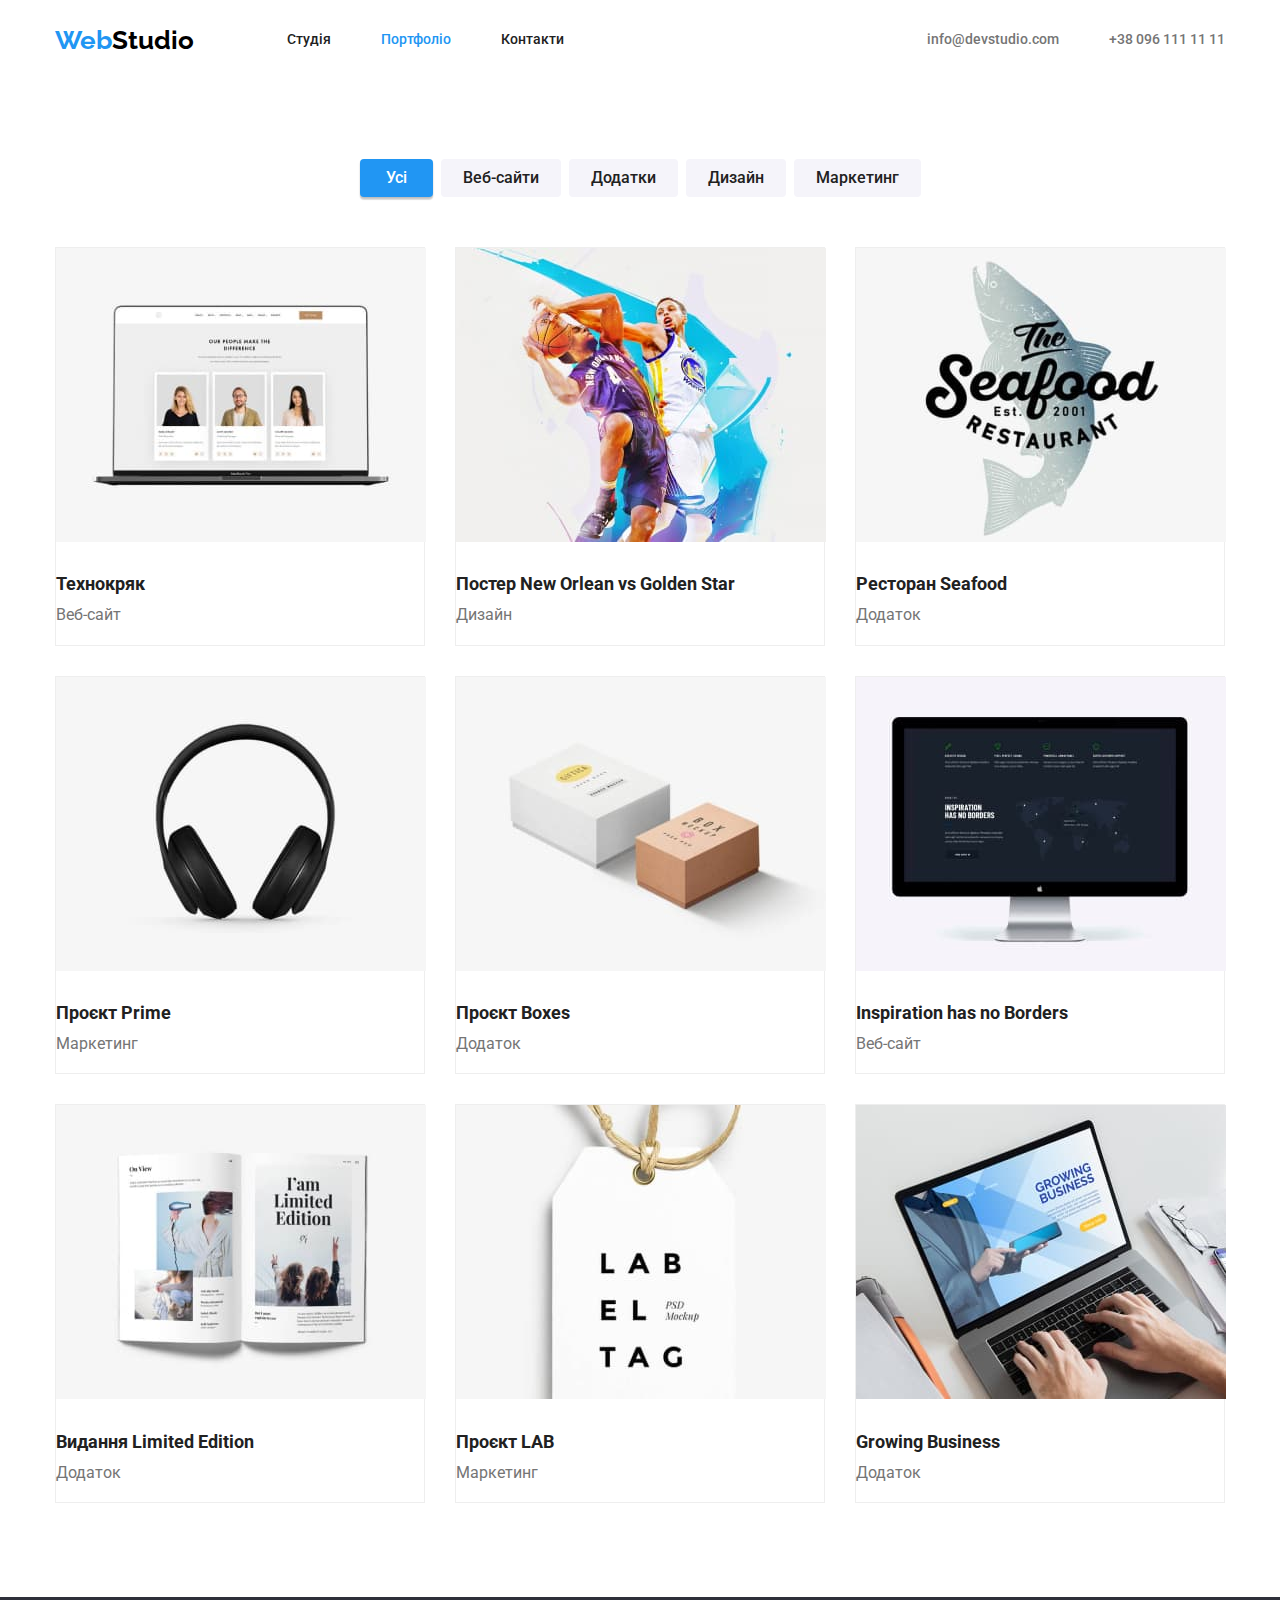
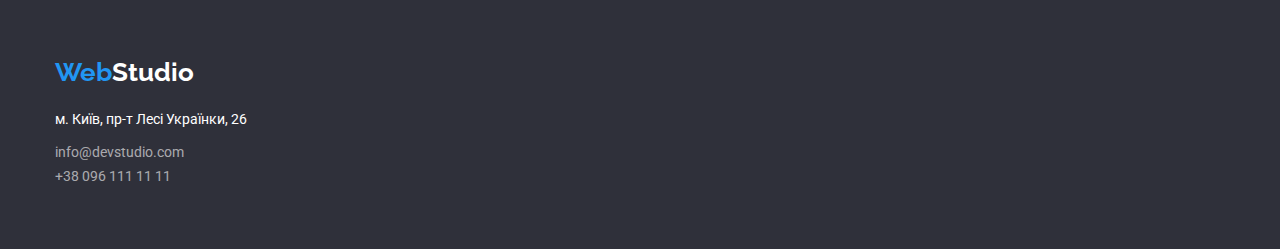
==== portfolio.html @ 4d45c973 "start work" ====
<!DOCTYPE html>
<html lang="uk">

<head>
  <meta charset="UTF-8">
  <meta http-equiv="X-UA-Compatible" content="IE=edge">
  <meta name="viewport" content="width=device-width, initial-scale=1.0">
  <!-- <link rel="preconnect" href="https://fonts.googleapis.com">
  <link rel="preconnect" href="https://fonts.gstatic.com" crossorigin> -->
  <link href="https://fonts.googleapis.com/css2?family=Raleway:wght@700&family=Roboto:wght@400;500;700;900&display=swap"
    rel="stylesheet">
  <link rel="stylesheet" href="https://cdnjs.cloudflare.com/ajax/libs/modern-normalize/1.1.0/modern-normalize.min.css">
  <title>WebStudio Портфоліо</title>
  <link rel="stylesheet" href="./css/styles.css">
</head>

<body>
  <!-- шапка сайта с навигацией -->
  <header class="page-header">
    <div class="container inner">
      <nav class="main-nav">
        <a href="./index.html" class="logo link">
          <p lang="en"><span>Web</span>Studio</p>
        </a>
        <ul class="site-nav list">
          <li class="item"><a href="./index.html" class="link">
              Студія</a></li>
          <li class="item"><a href="./portfolio.html" class="link current">Портфоліо</a></li>
          <li class="item"> <a href="" class="link">Контакти</a></li>
        </ul>
      </nav>

      <ul class="address-nav list">
        <li class="item"><a href="mailto:info@devstudio.com" class="link">info@devstudio.com</a></li>
        <li class="item"><a href="tel:+380961111111" class="link">+38 096 111 11 11</a></li>
      </ul>
    </div>
  </header>
  <main>
    <section>
      <div class="container portfolio-box">
        <ul class="section-filtr list">
          <!-- уточнить secondary на каждую кнопку -->
          <li class="item"><button class="btn primary" type="button">Усі</button></li>
          <li class="item"><button class="btn secondary" type="button">Веб-сайти</button></li>
          <li class="item"><button class="btn secondary" type="button">Додатки</button></li>
          <li class="item"><button class="btn secondary" type="button">Дизайн</button></li>
          <li class="item"><button class="btn secondary" type="button">Маркетинг</button></li>
        </ul>
        <!-- загловок скрыть -->
        <h1 class="section-portfolio hide">портфолио</h1>
        <ul class="portfolio-list list">
          <li class="portfolio-item">
            <a class="link" href="">
              <img src="./images/site121.jpg" alt="Технокряк" width="370">
              <div class="wrapper">
                <h2 class="title">Технокряк</h2>
                <p>Веб-сайт</p>
              </div>
            </a>
          </li>
          <li class="portfolio-item">
            <a class="link" href="">
              <img src="./images/post122.jpg" alt="Постер New Orlean vs Golden Star" width="370">
              <div class="wrapper">
                <h2 class="title">Постер <span lang="en">New Orlean vs Golden Star</span></h2>
                <p>Дизайн</p>
              </div>
            </a>
          </li>
          <li class="portfolio-item">
            <a class="link" href="">
              <img src="./images/rest123.jpg" alt="Ресторан Seafood" width="370">
              <div class="wrapper">
                <h2 class="title">Ресторан <span lang="en">Seafood</span></h2>
                <p>Додаток</p>
              </div>
            </a>
          </li>
          <li class="portfolio-item">
            <a class="link" href="">
              <img src="./images/proge124.jpg" alt="Проєкт Prime" width="370">
              <div class="wrapper">
                <h2 class="title">Проєкт <span lang="en">Prime</span></h2>
                <p>Маркетинг</p>
              </div>
            </a>
          </li>
          <li class="portfolio-item">
            <a class="link" href="">
              <img src="./images/proge225.jpg" alt="Проєкт Boxes" width="370">
              <div class="wrapper">
                <h2 class="title">Проєкт <span lang="en">Boxes</span></h2>
                <p>Додаток</p>
              </div>
            </a>
          </li>
          <li class="portfolio-item">
            <a class="link" href="">
              <img src="./images/site226.jpg" alt="Inspiration has no Borders" width="370">
              <div class="wrapper">
                <h2 class="title"><span lang="en">Inspiration has no Borders</span></h2>
                <p>Веб-сайт</p>
              </div>
            </a>
          </li>
          <li class="portfolio-item">
            <a class="link" href="">
              <img src="./images/book127.jpg" alt="Видання Limited Edition" width="370">
              <div class="wrapper">
                <h2 class="title">Видання <span lang="en">Limited Edition</span></h2>
                <p>Додаток</p>
              </div>
            </a>
          </li>
          <li class="portfolio-item">
            <a class="link" href="">
              <img src="./images/proge328.jpg" alt="роєкт LAB" width="370">
              <div class="wrapper">
                <h2 class="title">Проєкт <span lang="en">LAB</span></h2>
                <p>Маркетинг</p>
              </div>
            </a>
          </li>
          <li class="portfolio-item">
            <a class="link" href="">
              <img src="./images/app129.jpg" alt="Growing Business" width="370">
              <div class="wrapper">
                <h2 class="title"><span lang="en">Growing Business</span></h2>
                <p>Додаток</p>
              </div>
            </a>
          </li>
        </ul>
      </div>
    </section>
  </main>


  <!-- футер -->
  <footer class="footer">
    <!-- <section> -->
    <div class="container">
      <a href="./index.html" class="footer-logo link"><span>Web</span>Studio</a>
      <address class="address-list">
        <p>м. Київ, пр-т Лесі Українки, 26</p>
        <ul class="footer-list list">
          <li><a href="mailto:info@devstudio.com" class="link">info@devstudio.com</a></li>
          <li><a href="tel:+380961111111" class="link">+38 096 111 11 11</a></li>
        </ul>
      </address>
    </div>
    <!-- </section> -->
  </footer>
</body>

</html>
---- css/styles.css ----
:root {
  --primary-text-color: #757575;
  --title-text-color: #212121;
  --accent-color: #2196f3;
  --white-color: #ffffff;
  --color-bg-footer: #2f303a;
  --color-about: #f5f4fa;
  --text-link-footer: rgba(255, 255, 255, 0.6);
  --text-logo-header: #000000;
  --color-box-shadow: 0px 4px 4px rgba(0, 0, 0, 0.15);
  --portfolio-card-borded: #eeeeee;
}

body {
  background-color: var(--white-color);
  color: var(--primary-text-color);
  font-family: "Roboto", sans-serif;
}

.link {
  text-decoration: none;
  color: inherit;
}

.list {
  list-style: none;
  padding: 0;
  margin: 0;
}
/* цвет основного текста #757575 */
/* вторичный цвет текста #212121 */
/* синий цвет #2196F3 */
/* цвет телефона и email футере rgba(255, 255, 255, 0.6); */
/* белый цвет #ffffff */
/* цвет лого в header #000000 */
/* цвет футера и мейн #2F303A; */
/* цвет секции о нас  #F5F4FA */

/* шапка сайта с навигацией  */
/* логотип */
/* .page-header{
  background-color: rgb(186, 208, 186);
} */
.container {
  margin-left: auto;
  margin-right: auto;
  width: 1200px;
  /* outline: 3px solid red; */
  padding-left: 15px;
  padding-right: 15px;
}
.logo {
  /* display: inline-block; */
  color: var(--text-logo-header);
  font-family: "Raleway", sans-serif;
  font-weight: 700;
  font-size: 26px;
  line-height: 1.19;
  /* background-color: green; */
}

.logo > p {
  margin: 0;
  padding: 0;
}
.logo span {
  color: var(--accent-color);
}

/* блок навигации */

.main-nav {
  display: flex;
  align-items: center;
}
.site-nav {
  display: flex;
  align-items: center;
  margin-left: 93px;
}
.site-nav .item + .item {
  margin-left: 50px;
}
/* .site-nav .item:not(:last-child){
  margin-right: 50px;

  background-color: green;
} */
.site-nav .link {
  display: block;
  color: var(--title-text-color);
  font-weight: 500;
  font-size: 14px;
  line-height: 1.14;
  padding: 32px 0 32px;
}

.site-nav .link:hover,
.site-nav .link:focus {
  color: var(--accent-color);
}

.site-nav .link.current {
  color: var(--accent-color);
}

/* блок адреса и телефона */
/* .address-nav{
  background-color: cyan;
} */

.address-nav {
  display: flex;
  align-items: center;
  margin-left: auto;
}
.address-nav .link {
  display: block;
  color: var(--primary-text-color);
  font-weight: 500;
  font-size: 14px;
  line-height: 1.14;
  padding: 32px 0 32px;
}

.address-nav .link:hover,
.address-nav .link:focus {
  color: var(--accent-color);
}

.address-nav .item + .item {
  margin-left: 50px;
}

.inner {
  display: flex;
  align-items: center;
}
/* блок майн */
/* блок секция */
/* Deskription */
.deskription {
  background-color: var(--color-bg-footer);
  text-align: center;
  margin-bottom: 94px;
}

.deskription-title {
  margin: 0;
  color: var(--white-color);
  background-color: var(--color-bg-footer);
  font-weight: 900;
  font-size: 44px;
  line-height: 1.36;
  text-align: center;
  letter-spacing: 0.06em;
  text-transform: uppercase;
}
/* button */
.deskription-button {
  display: inline-block;
  margin-top: 30px;
  min-width: 215px;
  box-shadow: var(--color-box-shadow);
  border-radius: 4px;
  padding: 10px 32px;

  color: var(--white-color);
  background-color: var(--accent-color);
  font-weight: 700;
  font-size: 16px;
  line-height: 1.88;
  cursor: pointer;
  text-align: center;
}

/* цвет заголовков всех секций */
.section-title {
  color: var(--title-text-color);
  font-weight: 700;
  font-size: 36px;
  line-height: 1.16;
  text-align: center;
  margin: 0 0 50px;
  padding: 0;
}

.hide {
  display: none;
}

/* feature */
.section {
  padding-bottom: 94px;
}

.feature-list p {
  margin: 0;
  padding: 0;
}

.feature-list {
  display: flex;
  margin: 0;
  padding: 0;
  color: var(--primary-text-color);
  font-weight: 400;
  font-size: 14px;
  line-height: 1.71;
}
.feature-list .item + .item {
  margin-left: 30px;
}
.feature-list .title {
  margin: 0 0 10px;
  color: var(--title-text-color);
  font-weight: 700;
  font-size: 14px;
  line-height: 1.14;
  text-transform: uppercase;
}
/* work */
.work {
  display: flex;
}
.work .item + .item {
  margin-left: 30px;
}
/* about */
.about {
  background-color: var(--color-about);
}

.about-list {
  display: flex;
  color: var(--primary-text-color);
  font-weight: 400;
  font-size: 16px;
  line-height: 1.18;
  text-align: center;
}

.about-list .title {
  color: var(--title-text-color);
  font-weight: 500;
  font-size: 16px;
  line-height: 1.18;
  text-align: center;
  margin: 30px 0 0 0;
}
.about-list .item {
  box-shadow: 0px 1px 3px rgba(0, 0, 0, 0.12), 0px 1px 1px rgba(0, 0, 0, 0.14),
    0px 2px 1px rgba(0, 0, 0, 0.2);
  border-radius: 0px 0px 4px 4px;
}
.about-list p {
  margin: 10px 0 30px 0;
}

.about-list .item + .item {
  margin-left: 30px;
}
/* footer */
.footer {
  background-color: var(--color-bg-footer);
}

.footer-logo {
  display: inline-block;
  color: var(--white-color);
  font-family: "Raleway", sans-serif;
  font-weight: 700;
  font-size: 26px;
  line-height: 1.19;
  margin-top: 60px;
}

.footer-logo span {
  color: var(--accent-color);
}

.address-list {
  color: var(--white-color);
  font-weight: 400;
  font-size: 14px;
  line-height: 1.71;
  font-style: normal;
  margin-top: 20px;
}
.address-list p {
  margin: 9px 0 0 0;
}

.address-list .link {
  display: inline-block;
  color: var(--text-link-footer);
}

.footer-list {
  margin: 9px 0 0 0;
  padding-bottom: 60px;

  font-weight: 400;
  font-size: 14px;
  line-height: 1.71;
  font-style: normal;
}
.footer-list .link:hover,
.footer-list .link:focus {
  color: var(--accent-color);
}

/* PORTFOLIO */
.portfolio-box {
  padding-top: 79px;
  padding-bottom: 94px;
}
.section-filtr {
  display: flex;
  align-items: center;
  justify-content: center;
  margin-bottom: 50px;
}
.btn {
  display: inline-block;
  color: var(--title-text-color);
  background-color: var(--color-about);
  font-weight: 500;
  font-size: 16px;
  line-height: 1.62;
  text-align: center;
  cursor: pointer;
  min-width: 73px;
  padding: 6px 22px;

  border-radius: 4px;
  border: transparent;
}

.btn.primary {
  color: var(--white-color);
  background-color: var(--accent-color);
  box-shadow: 0px 3px 1px rgba(0, 0, 0, 0.1), 0px 1px 2px rgba(0, 0, 0, 0.08),
    0px 2px 2px rgba(0, 0, 0, 0.12);
}

.btn.secondary {
  color: var(--title-text-color);
  background-color: var(--color-about);
}
.section-filtr .btn:hover,
.section-filtr .btn:focus {
  color: var(--white-color);
  background-color: var(--accent-color);
  box-shadow: 0px 3px 1px rgba(0, 0, 0, 0.1), 0px 1px 2px rgba(0, 0, 0, 0.08),
    0px 2px 2px rgba(0, 0, 0, 0.12);
}

.section-filtr .item + .item {
  margin-left: 8px;
}
/* стили карточек */
.portfolio-list {
  display: flex;
  flex-wrap: wrap;

  /* justify-content: space-between; */
}
.portfolio-list .wrapper {
  font-size: 16px;
}
.portfolio-list .title {
  color: var(--title-text-color);
  font-weight: 700;
  font-size: 18px;
  line-height: 2;
  margin: 20px 0 0 0;
}
.portfolio-list p {
  margin: 4px 0 20px 0;
}
.portfolio-item {
  width: 370px;
  margin-right: 30px;
  margin-bottom: 30px;

  border: 1px solid var(--portfolio-card-borded);
}
.portfolio-item:nth-child(3n) {
  margin-right: 0;
}

.portfolio-item:nth-last-child(-n + 3) {
  margin-bottom: 0;
}
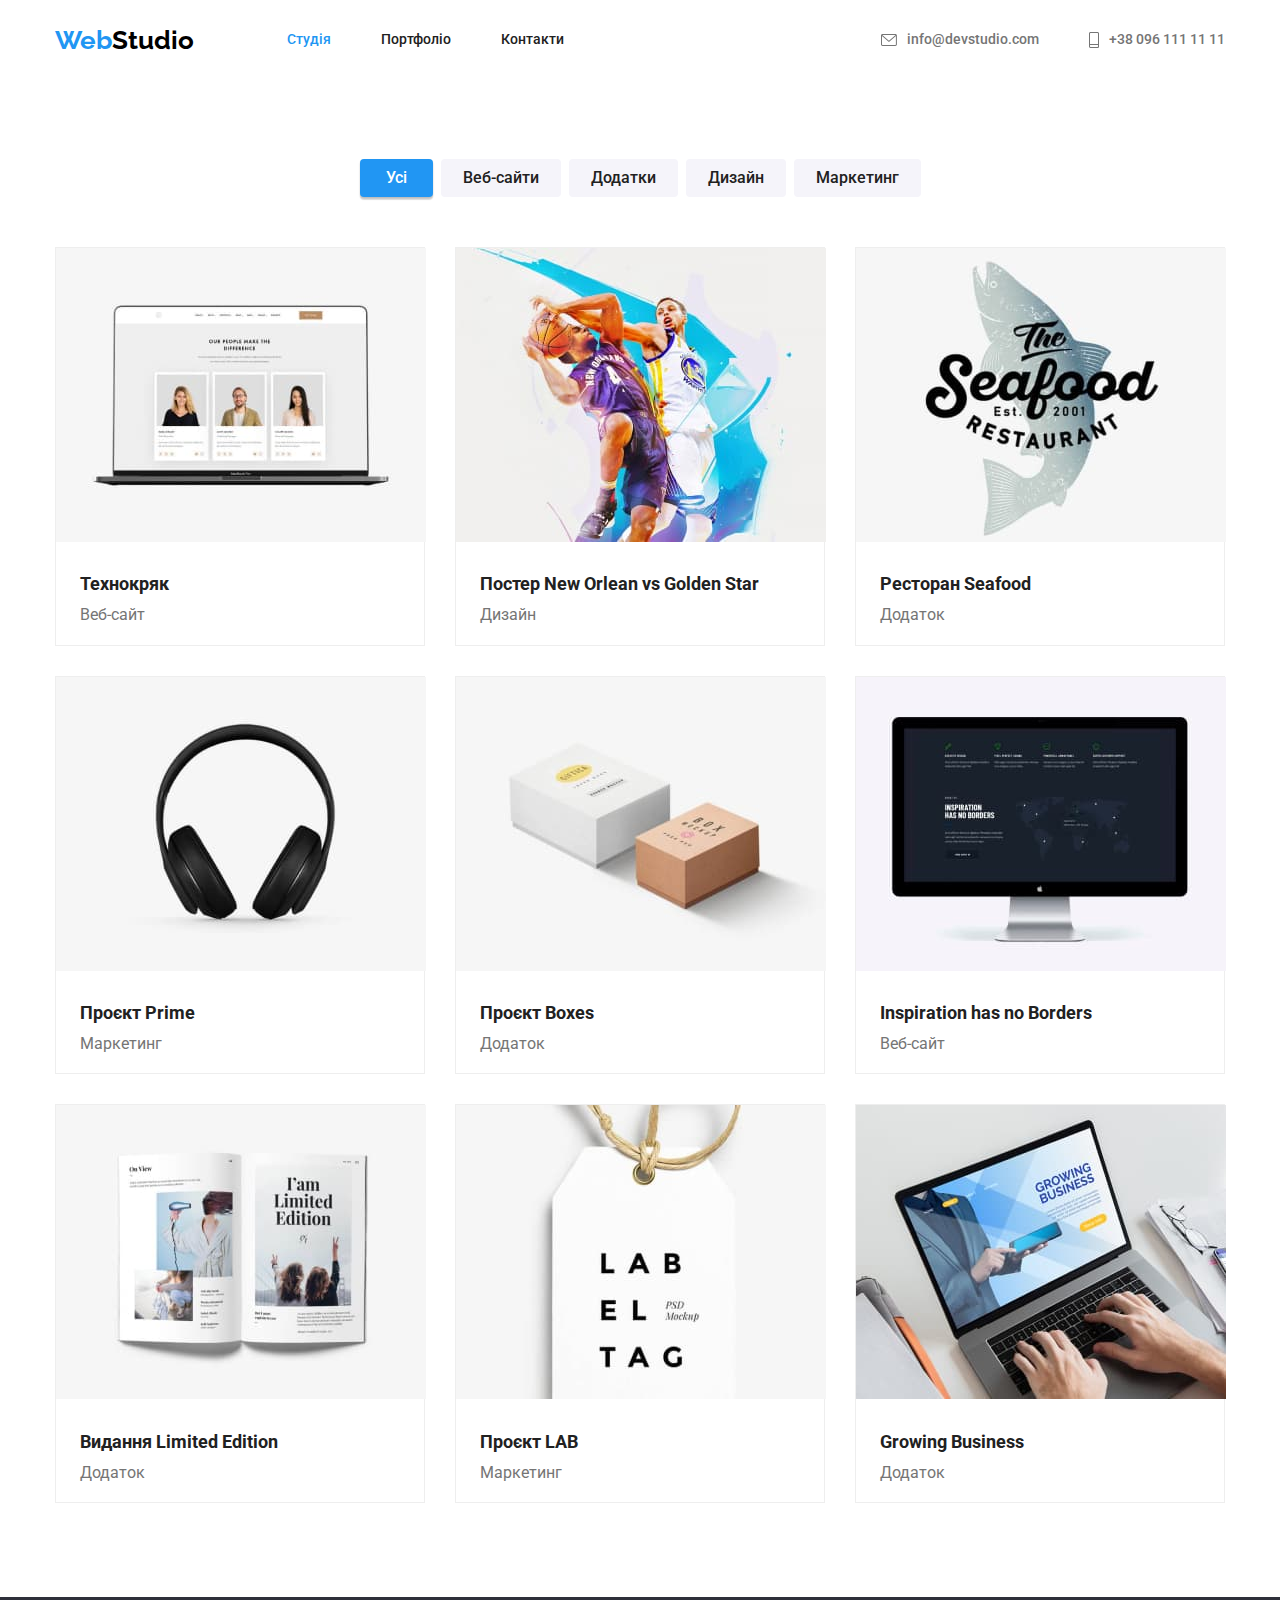
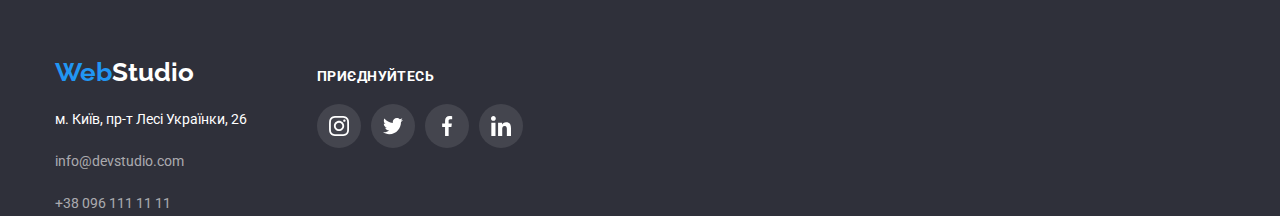
==== commit c3a20af4: "finish homework 4" ====
--- a/portfolio.html
+++ b/portfolio.html
@@ -23,16 +23,28 @@
           <p lang="en"><span>Web</span>Studio</p>
         </a>
         <ul class="site-nav list">
-          <li class="item"><a href="./index.html" class="link">
+          <li class="item"><a href="./index.html" class="link current">
               Студія</a></li>
-          <li class="item"><a href="./portfolio.html" class="link current">Портфоліо</a></li>
+          <li class="item"><a href="./portfolio.html" class="link">Портфоліо</a></li>
           <li class="item"> <a href="" class="link">Контакти</a></li>
         </ul>
       </nav>
 
       <ul class="address-nav list">
-        <li class="item"><a href="mailto:info@devstudio.com" class="link">info@devstudio.com</a></li>
-        <li class="item"><a href="tel:+380961111111" class="link">+38 096 111 11 11</a></li>
+        <li class="item">
+          <a href="mailto:info@devstudio.com" class="link">
+            <svg class="mail">
+              <use href="./images/sprite.svg#mail"></use>
+            </svg>
+            info@devstudio.com</a>
+        </li>
+        <li class="item">
+          <a href="tel:+380961111111" class="link">
+            <svg class="phone">
+              <use href="./images/sprite.svg#phone"></use>
+            </svg>
+            +38 096 111 11 11</a>
+        </li>
       </ul>
     </div>
   </header>
@@ -140,15 +152,43 @@
   <!-- футер -->
   <footer class="footer">
     <!-- <section> -->
-    <div class="container">
-      <a href="./index.html" class="footer-logo link"><span>Web</span>Studio</a>
-      <address class="address-list">
-        <p>м. Київ, пр-т Лесі Українки, 26</p>
-        <ul class="footer-list list">
-          <li><a href="mailto:info@devstudio.com" class="link">info@devstudio.com</a></li>
-          <li><a href="tel:+380961111111" class="link">+38 096 111 11 11</a></li>
-        </ul>
-      </address>
+
+    <div class="container ">
+      <div class="holder">
+        <div class="address">
+          <a href="./index.html" class="footer-logo link"><span>Web</span>Studio</a>
+          <address class="address-list">
+            <p>м. Київ, пр-т Лесі Українки, 26</p>
+            <ul class="footer-list list">
+              <li class="item"><a href="mailto:info@devstudio.com" class="link">info@devstudio.com</a></li>
+              <li class="item"><a href="tel:+380961111111" class="link">+38 096 111 11 11</a></li>
+            </ul>
+          </address>
+        </div>
+        <div class="attach">
+          <h2 class="attach-title">приєднуйтесь</h2>
+          <div class="social">
+            <ul class="social-list list">
+              <li class="items"> <a class="attach-social-link" href=""><svg class="social-icon">
+                    <use href="./images/sprite.svg#instagram"></use>
+                  </svg>
+                </a> </li>
+              <li class="items"> <a class="attach-social-link" href=""><svg class="social-icon">
+                    <use href="./images/sprite.svg#twitter"></use>
+                  </svg>
+                </a> </li>
+              <li class="items"> <a class="attach-social-link" href=""><svg class="social-icon">
+                    <use href="./images/sprite.svg#facebook"></use>
+                  </svg>
+                </a> </li>
+              <li class="items"> <a class="attach-social-link" href=""><svg class="social-icon">
+                    <use href="./images/sprite.svg#linkedin"></use>
+                  </svg>
+                </a> </li>
+            </ul>
+          </div>
+        </div>
+      </div>
     </div>
     <!-- </section> -->
   </footer>
--- a/css/styles.css
+++ b/css/styles.css
@@ -9,6 +9,8 @@
   --text-logo-header: #000000;
   --color-box-shadow: 0px 4px 4px rgba(0, 0, 0, 0.15);
   --portfolio-card-borded: #eeeeee;
+  --color-icon-primary: #afb1b8;
+  --color-attach-bg: rgba(255, 255, 255, 0.1);
 }
 
 body {
@@ -49,6 +51,7 @@
   padding-left: 15px;
   padding-right: 15px;
 }
+
 .logo {
   /* display: inline-block; */
   color: var(--text-logo-header);
@@ -63,29 +66,32 @@
   margin: 0;
   padding: 0;
 }
+
 .logo span {
   color: var(--accent-color);
 }
 
 /* блок навигации */
+.inner {
+  display: flex;
+  align-items: center;
+}
 
 .main-nav {
   display: flex;
   align-items: center;
 }
+
 .site-nav {
   display: flex;
-  align-items: center;
+  /* align-items: center; */
   margin-left: 93px;
 }
+
 .site-nav .item + .item {
   margin-left: 50px;
 }
-/* .site-nav .item:not(:last-child){
-  margin-right: 50px;
-
-  background-color: green;
-} */
+
 .site-nav .link {
   display: block;
   color: var(--title-text-color);
@@ -105,17 +111,16 @@
 }
 
 /* блок адреса и телефона */
-/* .address-nav{
-  background-color: cyan;
-} */
 
 .address-nav {
   display: flex;
   align-items: center;
   margin-left: auto;
 }
+
 .address-nav .link {
-  display: block;
+  display: flex;
+  align-items: center;
   color: var(--primary-text-color);
   font-weight: 500;
   font-size: 14px;
@@ -131,24 +136,54 @@
 .address-nav .item + .item {
   margin-left: 50px;
 }
-
-.inner {
-  display: flex;
-  align-items: center;
-}
+/* Уточнить по выравниванию и по inline-flex */
+/* .address-nav ::before{
+  display: inline-flex;
+content: "";
+align-self: flex-end;
+
+background-size: contain;
+margin-right: 10px;
+}
+/*  
+.address-nav .mail::before{
+  width: 16px;
+  height: 12px;
+  background-image: url(../images/mail.svg);
+}
+*/
+.address-nav .mail {
+  margin-right: 10px;
+  align-items: center;
+  width: 16px;
+  height: 12px;
+  fill: currentColor;
+}
+
+.address-nav .phone {
+  margin-right: 10px;
+  width: 10px;
+  height: 16px;
+  fill: currentColor;
+}
+
 /* блок майн */
 /* блок секция */
 /* Deskription */
 .deskription {
+  padding-top: 200px;
   background-color: var(--color-bg-footer);
   text-align: center;
   margin-bottom: 94px;
 }
 
 .deskription-title {
-  margin: 0;
-  color: var(--white-color);
-  background-color: var(--color-bg-footer);
+  width: 696px;
+  box-sizing: content-box;
+  margin: 0 auto;
+  /* margin-left: auto;
+  margin-right: auto; */
+  color: var(--white-color);
   font-weight: 900;
   font-size: 44px;
   line-height: 1.36;
@@ -156,6 +191,23 @@
   letter-spacing: 0.06em;
   text-transform: uppercase;
 }
+
+.overlay {
+  height: 600px;
+  max-width: 1600px;
+  margin-left: auto;
+  margin-right: auto;
+  background-image: linear-gradient(
+      to right,
+      rgba(47, 48, 58, 0.4),
+      rgba(47, 48, 58, 0.4)
+    ),
+    url(../images/hero2.jpg);
+  background-size: cover;
+  background-repeat: no-repeat;
+  background-position: center;
+}
+
 /* button */
 .deskription-button {
   display: inline-block;
@@ -164,7 +216,7 @@
   box-shadow: var(--color-box-shadow);
   border-radius: 4px;
   padding: 10px 32px;
-
+  border-color: transparent;
   color: var(--white-color);
   background-color: var(--accent-color);
   font-weight: 700;
@@ -208,27 +260,51 @@
   font-size: 14px;
   line-height: 1.71;
 }
+
 .feature-list .item + .item {
   margin-left: 30px;
 }
+
 .feature-list .title {
-  margin: 0 0 10px;
+  margin: 30px 0 10px;
   color: var(--title-text-color);
   font-weight: 700;
   font-size: 14px;
   line-height: 1.14;
   text-transform: uppercase;
 }
+
+.feature-list .item {
+  width: 270px;
+}
+
+.feature-list .wrapper {
+  display: flex;
+  align-items: center;
+  justify-content: center;
+  height: 120px;
+  background-color: var(--color-about);
+
+  border-radius: 4px;
+}
+
+.feature-list .icon {
+  width: 70px;
+  height: 70px;
+}
+
 /* work */
 .work {
   display: flex;
 }
+
 .work .item + .item {
   margin-left: 30px;
 }
 /* about */
 .about {
   background-color: var(--color-about);
+  padding-top: 94px;
 }
 
 .about-list {
@@ -249,10 +325,14 @@
   margin: 30px 0 0 0;
 }
 .about-list .item {
+  display: flex;
+  align-items: center;
+  flex-direction: column;
   box-shadow: 0px 1px 3px rgba(0, 0, 0, 0.12), 0px 1px 1px rgba(0, 0, 0, 0.14),
     0px 2px 1px rgba(0, 0, 0, 0.2);
   border-radius: 0px 0px 4px 4px;
 }
+
 .about-list p {
   margin: 10px 0 30px 0;
 }
@@ -260,11 +340,98 @@
 .about-list .item + .item {
   margin-left: 30px;
 }
+
+.social {
+  display: flex;
+  margin-bottom: 30px;
+}
+
+.social-list {
+  display: flex;
+  width: 206px;
+  align-items: center;
+}
+
+.social-list .social-link {
+  color: var(--color-icon-primary);
+  display: flex;
+  width: 44px;
+  height: 44px;
+  border-radius: 50%;
+  align-items: center;
+  justify-content: center;
+}
+
+.social-link:hover,
+.social-link:focus {
+  color: var(--white-color);
+  background-color: var(--accent-color);
+}
+
+.social-list .items + .items {
+  margin-left: 10px;
+}
+
+.social-list .social-icon {
+  fill: currentColor;
+  width: 20px;
+  height: 20px;
+}
+
+/* client */
+.client {
+  padding-top: 94px;
+}
+
+.client-list {
+  display: flex;
+}
+
+.client .item {
+  display: flex;
+  justify-content: center;
+  align-items: center;
+
+  margin: 0;
+}
+
+.client-link {
+  display: inline-flex;
+  color: var(--color-icon-primary);
+  border: 1px solid;
+  border-radius: 4px;
+  align-items: center;
+  height: 92px;
+  width: 170px;
+}
+
+.client-list .icon {
+  fill: currentColor;
+  list-style: none;
+  width: 170px;
+  height: 60px;
+  margin: 0;
+  padding: 0;
+}
+
+.client-link:focus,
+.client-link:hover {
+  color: var(--accent-color);
+}
+
+.client .item + .item {
+  margin-left: 30px;
+}
+
 /* footer */
 .footer {
   background-color: var(--color-bg-footer);
 }
 
+.holder {
+  display: flex;
+  align-items: baseline;
+}
 .footer-logo {
   display: inline-block;
   color: var(--white-color);
@@ -287,27 +454,63 @@
   font-style: normal;
   margin-top: 20px;
 }
+
 .address-list p {
   margin: 9px 0 0 0;
 }
 
 .address-list .link {
-  display: inline-block;
   color: var(--text-link-footer);
 }
 
 .footer-list {
-  margin: 9px 0 0 0;
-  padding-bottom: 60px;
-
   font-weight: 400;
   font-size: 14px;
   line-height: 1.71;
   font-style: normal;
-}
+  gap: 9px;
+  display: flex;
+  margin-top: 9px;
+  flex-direction: column;
+}
+
 .footer-list .link:hover,
 .footer-list .link:focus {
   color: var(--accent-color);
+}
+
+.footer-list .item {
+  margin-top: 9px;
+}
+
+.attach {
+  margin-left: 70px;
+}
+
+.attach-title {
+  color: var(--white-color);
+  font-weight: 700;
+  font-size: 14px;
+  line-height: 16px;
+  letter-spacing: 0.03em;
+  text-transform: uppercase;
+  margin-bottom: 20px;
+}
+
+.social-list .attach-social-link {
+  background: var(--color-attach-bg);
+  color: var(--white-color);
+  display: flex;
+  width: 44px;
+  height: 44px;
+  border-radius: 50%;
+  align-items: center;
+  justify-content: center;
+}
+
+.attach-social-link:hover,
+.attach-social-link:focus {
+  background-color: var(--accent-color);
 }
 
 /* PORTFOLIO */
@@ -315,12 +518,14 @@
   padding-top: 79px;
   padding-bottom: 94px;
 }
+
 .section-filtr {
   display: flex;
   align-items: center;
   justify-content: center;
   margin-bottom: 50px;
 }
+
 .btn {
   display: inline-block;
   color: var(--title-text-color);
@@ -348,6 +553,7 @@
   color: var(--title-text-color);
   background-color: var(--color-about);
 }
+
 .section-filtr .btn:hover,
 .section-filtr .btn:focus {
   color: var(--white-color);
@@ -363,12 +569,13 @@
 .portfolio-list {
   display: flex;
   flex-wrap: wrap;
-
-  /* justify-content: space-between; */
-}
+}
+
 .portfolio-list .wrapper {
   font-size: 16px;
-}
+  margin-left: 24px;
+}
+
 .portfolio-list .title {
   color: var(--title-text-color);
   font-weight: 700;
@@ -376,9 +583,11 @@
   line-height: 2;
   margin: 20px 0 0 0;
 }
+
 .portfolio-list p {
   margin: 4px 0 20px 0;
 }
+
 .portfolio-item {
   width: 370px;
   margin-right: 30px;
@@ -386,6 +595,14 @@
 
   border: 1px solid var(--portfolio-card-borded);
 }
+
+.portfolio-item:hover,
+.portfolio-item:focus {
+  border: 0;
+  box-shadow: 0px 1px 1px rgba(0, 0, 0, 0.12), 0px 4px 4px rgba(0, 0, 0, 0.06),
+    1px 4px 6px rgba(0, 0, 0, 0.16);
+}
+
 .portfolio-item:nth-child(3n) {
   margin-right: 0;
 }
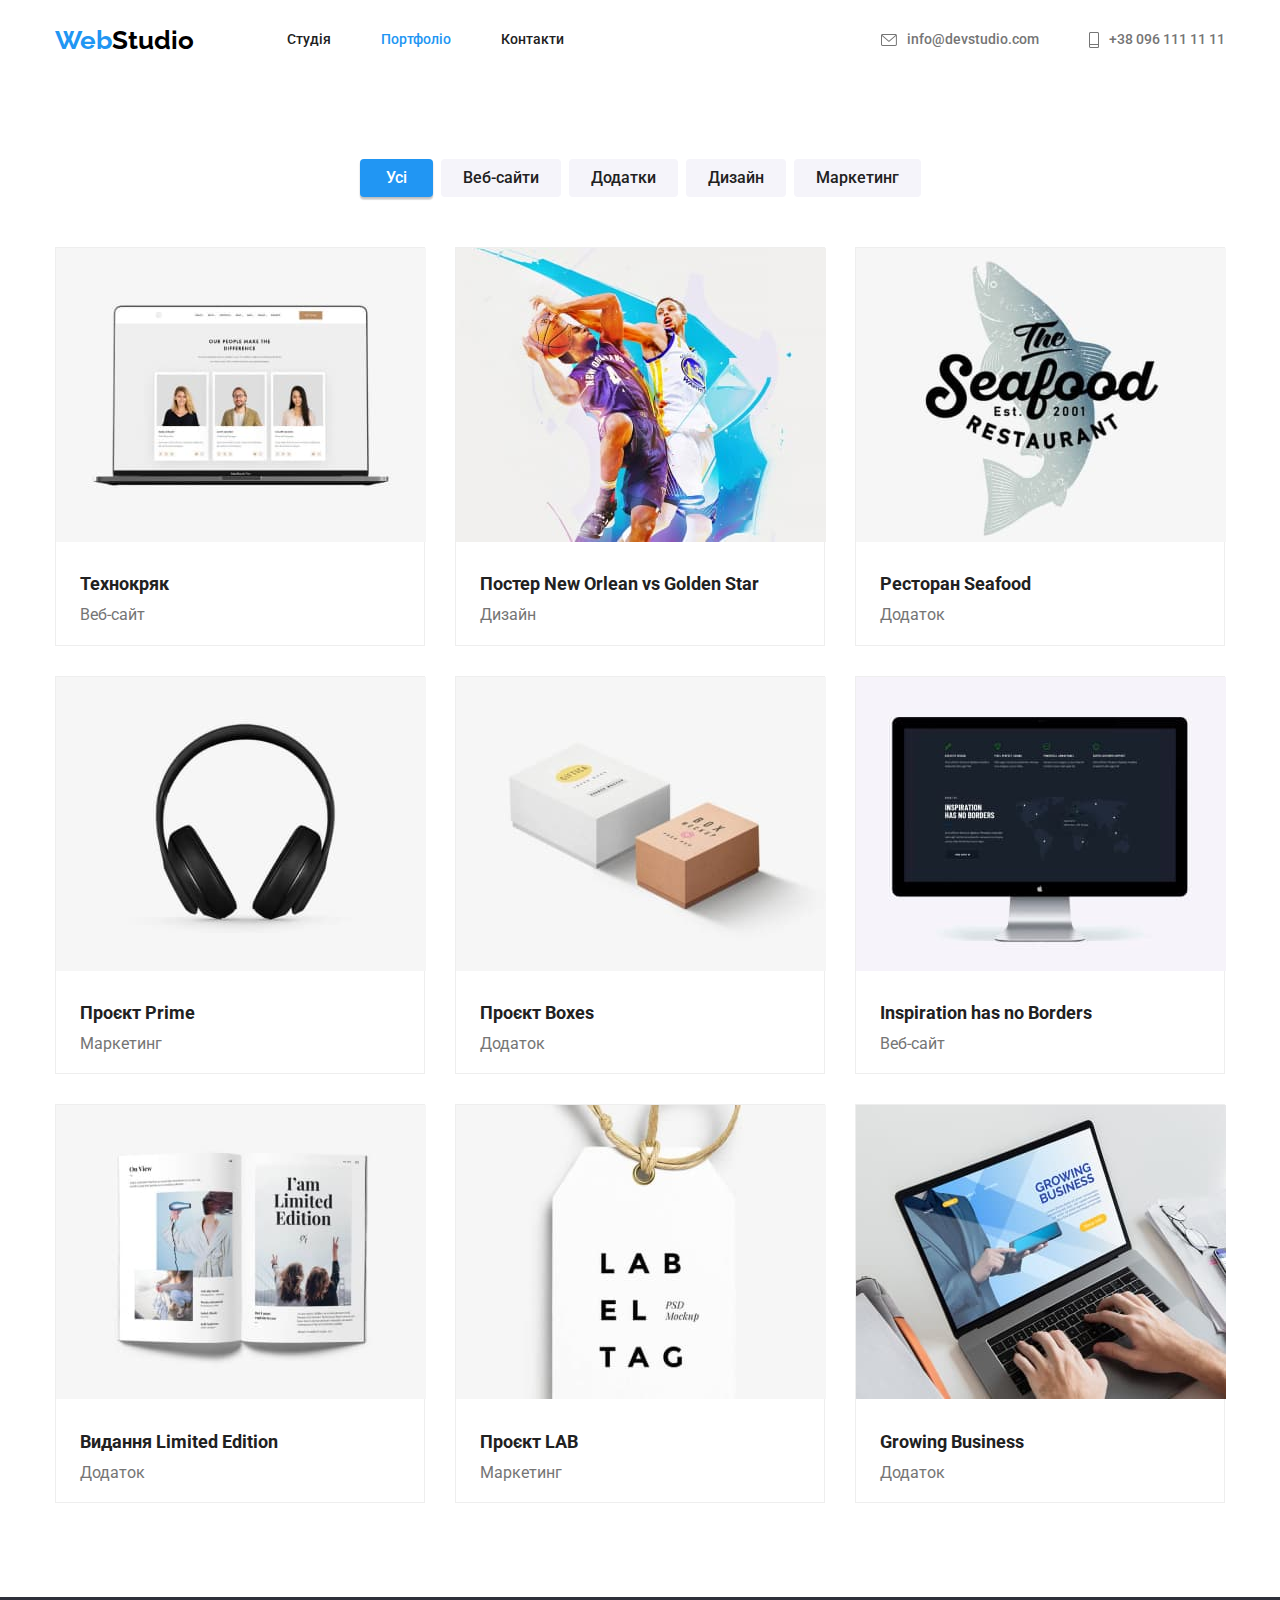
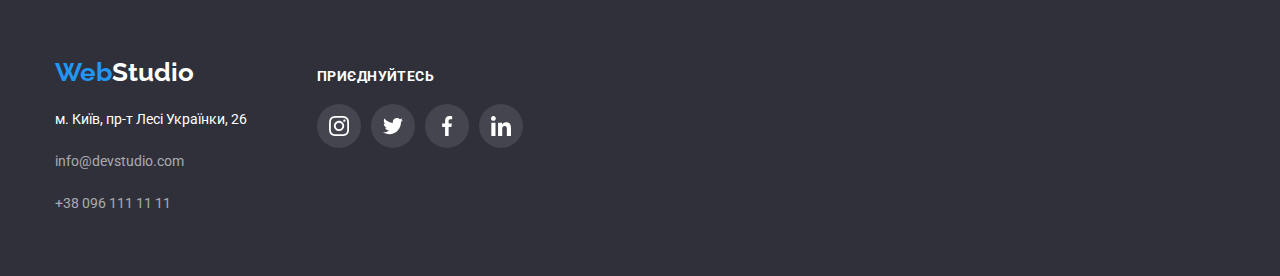
==== commit d93ba337: "edit final" ====
--- a/portfolio.html
+++ b/portfolio.html
@@ -23,9 +23,9 @@
           <p lang="en"><span>Web</span>Studio</p>
         </a>
         <ul class="site-nav list">
-          <li class="item"><a href="./index.html" class="link current">
+          <li class="item"><a href="./index.html" class="link ">
               Студія</a></li>
-          <li class="item"><a href="./portfolio.html" class="link">Портфоліо</a></li>
+          <li class="item"><a href="./portfolio.html" class="link current">Портфоліо</a></li>
           <li class="item"> <a href="" class="link">Контакти</a></li>
         </ul>
       </nav>
--- a/css/styles.css
+++ b/css/styles.css
@@ -471,6 +471,7 @@
   gap: 9px;
   display: flex;
   margin-top: 9px;
+  margin-bottom: 60px;
   flex-direction: column;
 }
 
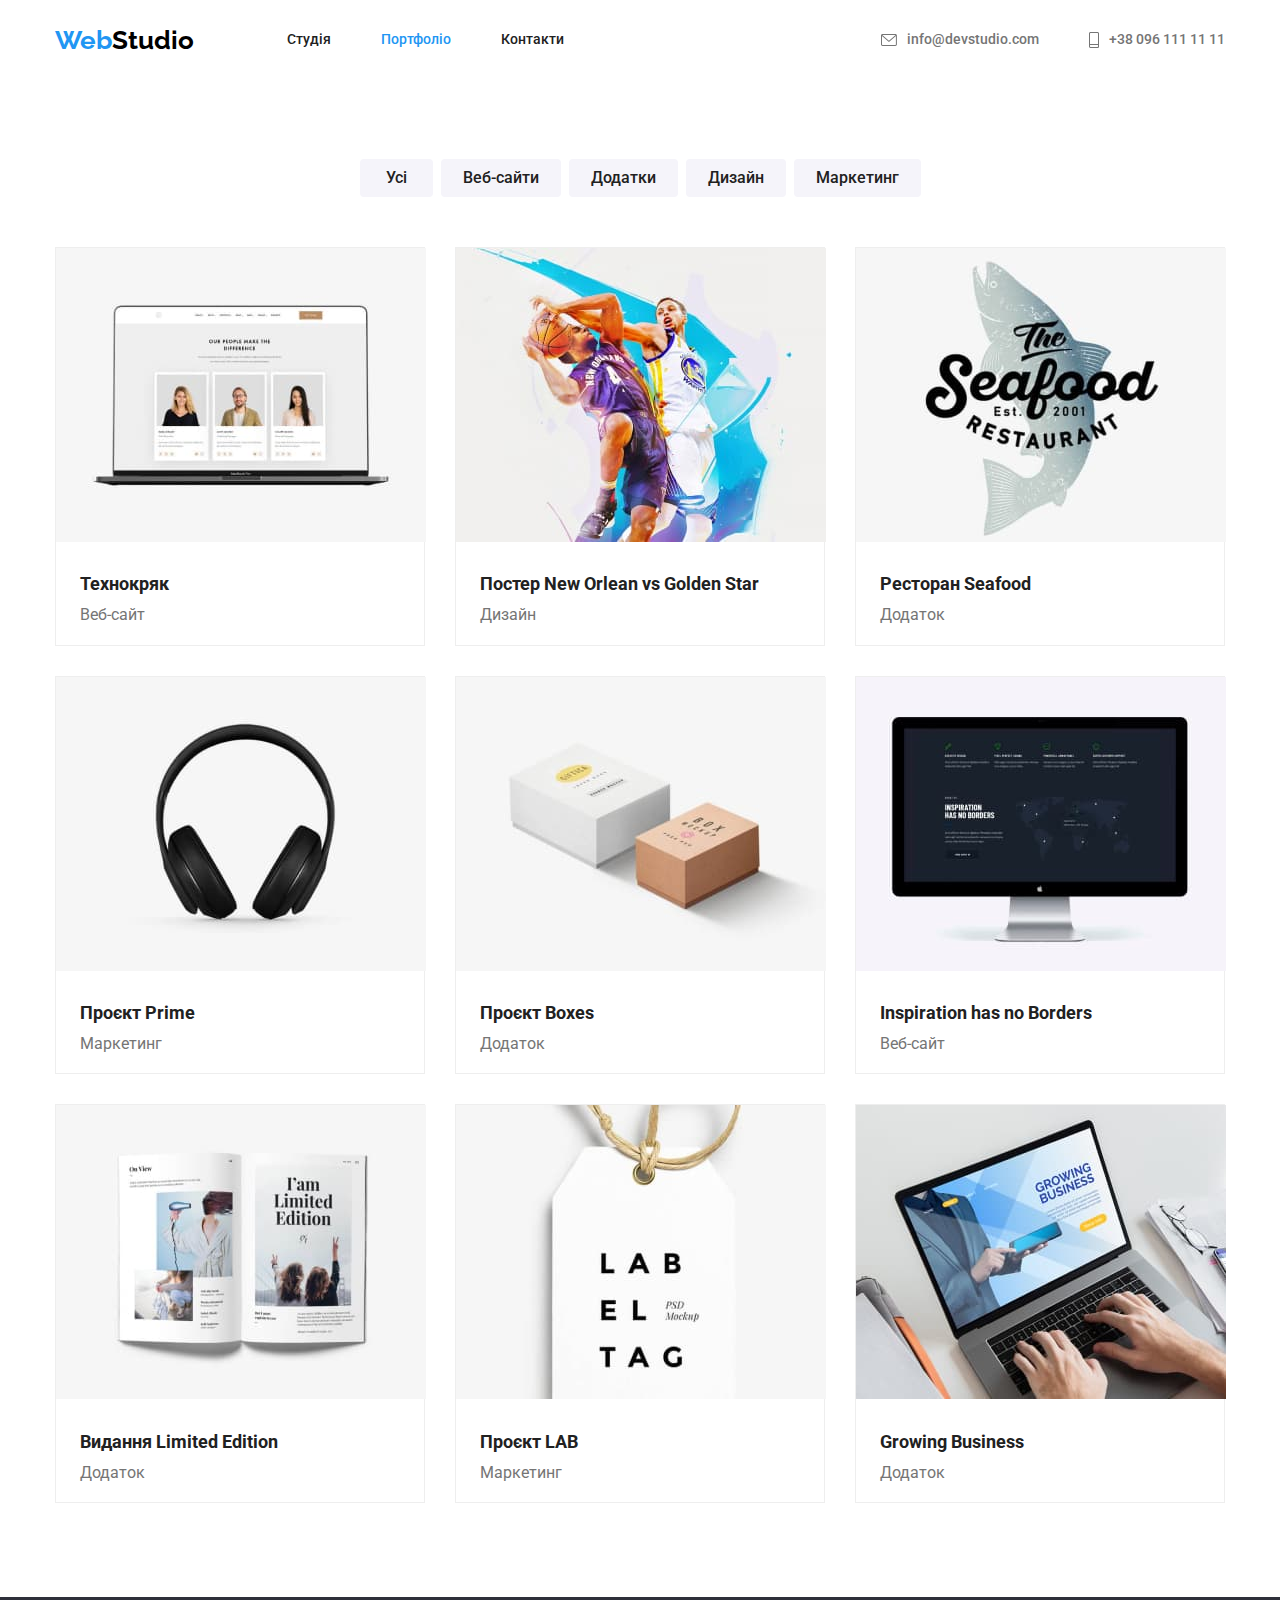
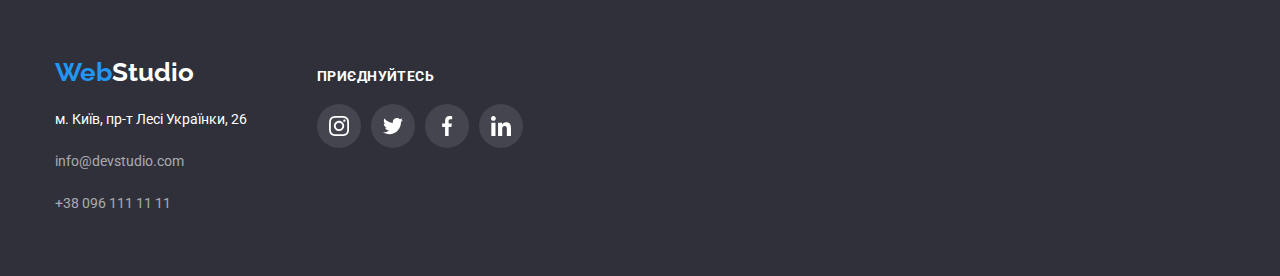
==== commit 342e3667: "fie and finish" ====
--- a/portfolio.html
+++ b/portfolio.html
@@ -53,11 +53,11 @@
       <div class="container portfolio-box">
         <ul class="section-filtr list">
           <!-- уточнить secondary на каждую кнопку -->
-          <li class="item"><button class="btn primary" type="button">Усі</button></li>
-          <li class="item"><button class="btn secondary" type="button">Веб-сайти</button></li>
-          <li class="item"><button class="btn secondary" type="button">Додатки</button></li>
-          <li class="item"><button class="btn secondary" type="button">Дизайн</button></li>
-          <li class="item"><button class="btn secondary" type="button">Маркетинг</button></li>
+          <li class="item"><button class="btn " type="button">Усі</button></li>
+          <li class="item"><button class="btn " type="button">Веб-сайти</button></li>
+          <li class="item"><button class="btn " type="button">Додатки</button></li>
+          <li class="item"><button class="btn " type="button">Дизайн</button></li>
+          <li class="item"><button class="btn " type="button">Маркетинг</button></li>
         </ul>
         <!-- загловок скрыть -->
         <h1 class="section-portfolio hide">портфолио</h1>
--- a/css/styles.css
+++ b/css/styles.css
@@ -166,15 +166,26 @@
   height: 16px;
   fill: currentColor;
 }
-
+.page-header {
+  border-bottom: 1px solid var(--color-border-header);
+}
 /* блок майн */
 /* блок секция */
 /* Deskription */
+.section {
+  margin-bottom: 94px;
+}
+/* .hero {
+  background-color: var(--color-bg-footer);
+  padding-top: 200px;
+padding-bottom: 200px;
+    text-align: center;
+} */
+
+
 .deskription {
   padding-top: 200px;
-  background-color: var(--color-bg-footer);
   text-align: center;
-  margin-bottom: 94px;
 }
 
 .deskription-title {
@@ -226,6 +237,11 @@
   text-align: center;
 }
 
+.deskription-button:hover,
+.deskription-button:focus{
+  background-color: #188CE8;
+}
+
 /* цвет заголовков всех секций */
 .section-title {
   color: var(--title-text-color);
@@ -242,9 +258,6 @@
 }
 
 /* feature */
-.section {
-  padding-bottom: 94px;
-}
 
 .feature-list p {
   margin: 0;
@@ -303,8 +316,10 @@
 }
 /* about */
 .about {
+  margin: 0;
   background-color: var(--color-about);
   padding-top: 94px;
+   padding-bottom: 94px;
 }
 
 .about-list {
@@ -379,10 +394,13 @@
 }
 
 /* client */
-.client {
+/* .client {
   padding-top: 94px;
-}
-
+} */
+
+.client{
+  margin-top: 94px;
+}
 .client-list {
   display: flex;
 }
@@ -543,17 +561,6 @@
   border: transparent;
 }
 
-.btn.primary {
-  color: var(--white-color);
-  background-color: var(--accent-color);
-  box-shadow: 0px 3px 1px rgba(0, 0, 0, 0.1), 0px 1px 2px rgba(0, 0, 0, 0.08),
-    0px 2px 2px rgba(0, 0, 0, 0.12);
-}
-
-.btn.secondary {
-  color: var(--title-text-color);
-  background-color: var(--color-about);
-}
 
 .section-filtr .btn:hover,
 .section-filtr .btn:focus {
